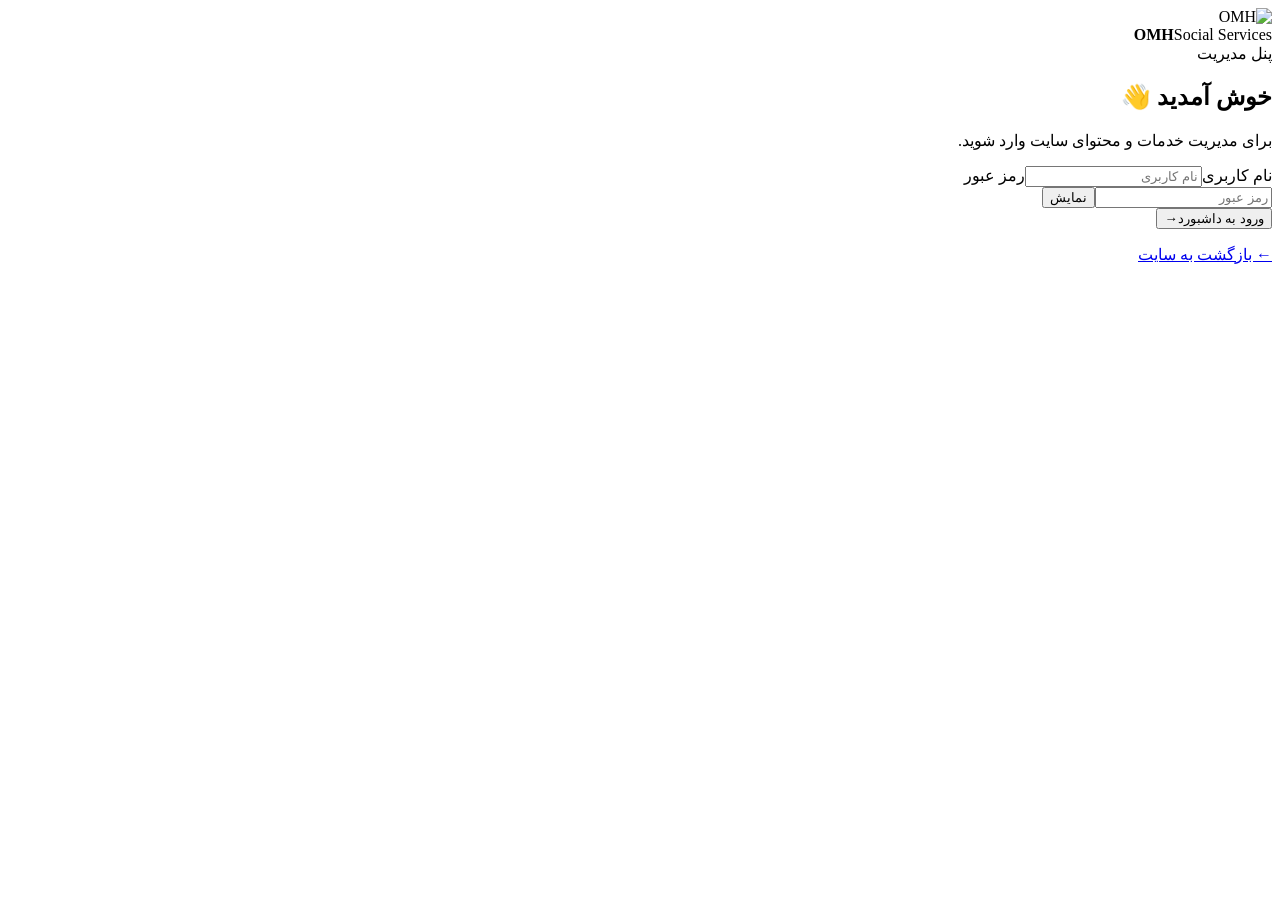
==== public/admin/index.html @ db6ba15a "Add files via upload" ====
<!doctype html><html lang="fa" dir="rtl"><head><meta charset="utf-8"><meta name="viewport" content="width=device-width,initial-scale=1"><meta name="theme-color" content="#0f172a"><title>ورود مدیریت | OMH</title><link rel="stylesheet" href="style.css"></head><body class="login-page"><main class="login-shell"><section class="login-card"><div class="login-brand"><img src="../images/omh-logo.png" alt="OMH"><div><b>OMH</b><span>Social Services</span></div></div><div class="login-heading"><span class="badge">پنل مدیریت</span><h1>خوش آمدید 👋</h1><p>برای مدیریت خدمات و محتوای سایت وارد شوید.</p></div><form id="loginForm"><label>نام کاربری<input id="username" autocomplete="username" required placeholder="نام کاربری"></label><label>رمز عبور<div class="password-wrap"><input id="password" type="password" autocomplete="current-password" required placeholder="رمز عبور"><button id="togglePassword" type="button" aria-label="نمایش رمز">نمایش</button></div></label><button class="primary-btn" type="submit"><span>ورود به داشبورد</span><i>→</i></button><p id="loginError" class="error" aria-live="polite"></p></form><a class="back-link" href="/">← بازگشت به سایت</a></section></main><script>const f=document.getElementById('loginForm'),err=document.getElementById('loginError'),pw=document.getElementById('password');document.getElementById('togglePassword').onclick=()=>{pw.type=pw.type==='password'?'text':'password'};f.onsubmit=async e=>{e.preventDefault();err.textContent='';const btn=f.querySelector('button[type=submit]');btn.disabled=true;try{const r=await fetch('/api/admin/login',{method:'POST',headers:{'Content-Type':'application/json'},credentials:'include',body:JSON.stringify({username:document.getElementById('username').value.trim(),password:pw.value})});const d=await r.json().catch(()=>({}));if(!r.ok)throw new Error(d.error||'ورود ناموفق بود.');location.href='/admin/dashboard';}catch(x){err.textContent=x.message;}finally{btn.disabled=false;}};</script></body></html>
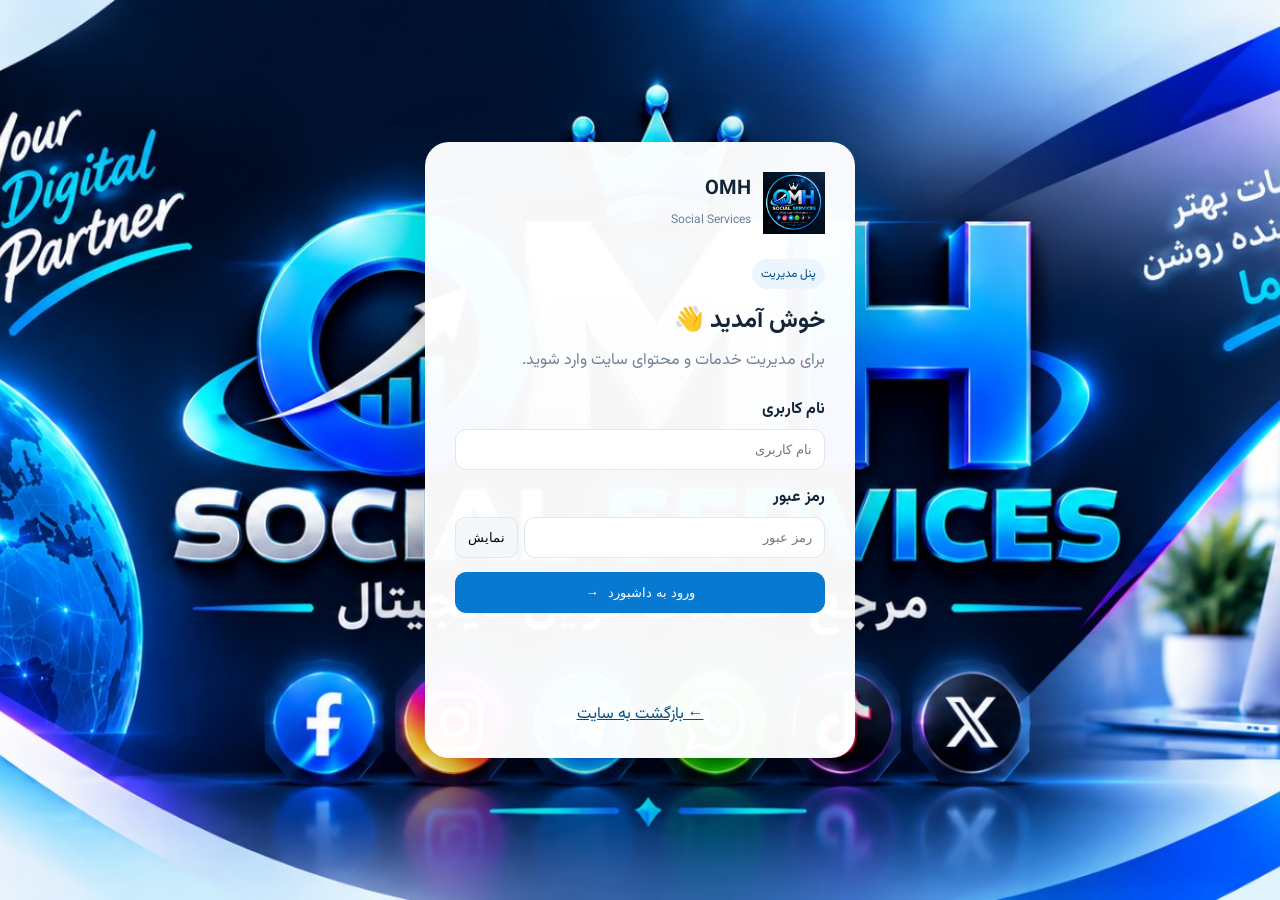
==== commit 48061907: "Add files via upload" ====
--- a/public/admin/index.html
+++ b/public/admin/index.html
@@ -1 +1 @@
-<!doctype html><html lang="fa" dir="rtl"><head><meta charset="utf-8"><meta name="viewport" content="width=device-width,initial-scale=1"><meta name="theme-color" content="#0f172a"><title>ورود مدیریت | OMH</title><link rel="stylesheet" href="style.css"></head><body class="login-page"><main class="login-shell"><section class="login-card"><div class="login-brand"><img src="../images/omh-logo.png" alt="OMH"><div><b>OMH</b><span>Social Services</span></div></div><div class="login-heading"><span class="badge">پنل مدیریت</span><h1>خوش آمدید 👋</h1><p>برای مدیریت خدمات و محتوای سایت وارد شوید.</p></div><form id="loginForm"><label>نام کاربری<input id="username" autocomplete="username" required placeholder="نام کاربری"></label><label>رمز عبور<div class="password-wrap"><input id="password" type="password" autocomplete="current-password" required placeholder="رمز عبور"><button id="togglePassword" type="button" aria-label="نمایش رمز">نمایش</button></div></label><button class="primary-btn" type="submit"><span>ورود به داشبورد</span><i>→</i></button><p id="loginError" class="error" aria-live="polite"></p></form><a class="back-link" href="/">← بازگشت به سایت</a></section></main><script>const f=document.getElementById('loginForm'),err=document.getElementById('loginError'),pw=document.getElementById('password');document.getElementById('togglePassword').onclick=()=>{pw.type=pw.type==='password'?'text':'password'};f.onsubmit=async e=>{e.preventDefault();err.textContent='';const btn=f.querySelector('button[type=submit]');btn.disabled=true;try{const r=await fetch('/api/admin/login',{method:'POST',headers:{'Content-Type':'application/json'},credentials:'include',body:JSON.stringify({username:document.getElementById('username').value.trim(),password:pw.value})});const d=await r.json().catch(()=>({}));if(!r.ok)throw new Error(d.error||'ورود ناموفق بود.');location.href='/admin/dashboard';}catch(x){err.textContent=x.message;}finally{btn.disabled=false;}};</script></body></html>
+<!doctype html><html lang="fa" dir="rtl"><head><meta charset="utf-8"><meta name="viewport" content="width=device-width,initial-scale=1"><meta name="theme-color" content="#0f172a"><title>ورود مدیریت | OMH</title><link rel="stylesheet" href="style.css"><link rel="preconnect" href="https://fonts.googleapis.com"><link href="https://fonts.googleapis.com/css2?family=Vazirmatn:wght@400;500;600;700;800&display=swap" rel="stylesheet"></head><body class="login-page"><main class="login-shell"><section class="login-card"><div class="login-brand"><img src="../images/omh-logo.png" alt="OMH"><div><b>OMH</b><span>Social Services</span></div></div><div class="login-heading"><span class="badge">پنل مدیریت</span><h1>خوش آمدید 👋</h1><p>برای مدیریت خدمات و محتوای سایت وارد شوید.</p></div><form id="loginForm"><label>نام کاربری<input id="username" autocomplete="username" required placeholder="نام کاربری"></label><label>رمز عبور<div class="password-wrap"><input id="password" type="password" autocomplete="current-password" required placeholder="رمز عبور"><button id="togglePassword" type="button" aria-label="نمایش رمز">نمایش</button></div></label><button class="primary-btn" type="submit"><span>ورود به داشبورد</span><i>→</i></button><p id="loginError" class="error" aria-live="polite"></p></form><a class="back-link" href="/">← بازگشت به سایت</a></section></main><script>const f=document.getElementById('loginForm'),err=document.getElementById('loginError'),pw=document.getElementById('password');document.getElementById('togglePassword').onclick=()=>{pw.type=pw.type==='password'?'text':'password'};f.onsubmit=async e=>{e.preventDefault();err.textContent='';const btn=f.querySelector('button[type=submit]');btn.disabled=true;try{const r=await fetch('/api/admin/login',{method:'POST',headers:{'Content-Type':'application/json'},credentials:'include',body:JSON.stringify({username:document.getElementById('username').value.trim(),password:pw.value})});const d=await r.json().catch(()=>({}));if(!r.ok)throw new Error(d.error||'ورود ناموفق بود.');location.href='/admin/dashboard';}catch(x){err.textContent=x.message;}finally{btn.disabled=false;}};</script></body></html>
--- a/public/admin/style.css
+++ b/public/admin/style.css
@@ -0,0 +1,2 @@
+:root{--bg:#f4f7fb;--surface:#fff;--text:#142538;--muted:#718197;--line:#dfe7ef;--brand:#0879d1;--brand2:#064d86;--danger:#d9534f;--shadow:0 12px 30px rgba(20,37,56,.08)}*{box-sizing:border-box}body{margin:0;background:var(--bg);color:var(--text);font-family:Vazirmatn,Tahoma,Arial,sans-serif;line-height:1.7}.container{width:min(calc(100% - 30px),1250px);margin:auto}.admin-header{position:sticky;top:0;z-index:20;background:rgba(255,255,255,.95);backdrop-filter:blur(14px);border-bottom:1px solid var(--line)}.header-inner{height:70px;display:flex;align-items:center;gap:15px}.admin-brand{display:flex;align-items:center;gap:10px;min-width:220px}.admin-brand img{width:46px;height:46px;object-fit:contain}.admin-brand b{display:block}.admin-brand small{display:block;color:var(--muted);font-size:11px}.header-actions{margin-right:auto;display:flex;gap:8px;align-items:center}.admin-name{font-weight:700}.round-btn,.logout-btn,.mobile-menu,.outline-btn,.primary-small,.primary-btn,.danger-outline{border:1px solid var(--line);background:#fff;border-radius:11px;padding:9px 13px}.primary-btn,.primary-small{background:var(--brand);border-color:var(--brand);color:#fff}.logout-btn{color:var(--danger)}.mobile-menu{display:none}.admin-main{padding:35px 0 70px}.page-heading{display:flex;justify-content:space-between;align-items:end;gap:20px;margin-bottom:24px}.eyebrow{color:var(--brand);font-size:13px;font-weight:800}.page-heading h1{margin:2px 0;font-size:32px}.page-heading p{margin:0;color:var(--muted)}.stats-grid{display:grid;grid-template-columns:repeat(7,1fr);gap:12px;margin-bottom:20px}.stats-grid article{background:var(--surface);border:1px solid var(--line);border-radius:16px;padding:16px;display:flex;gap:10px;align-items:center;box-shadow:var(--shadow)}.stats-grid article>span{width:40px;height:40px;border-radius:12px;background:#eaf5fd;color:var(--brand);display:grid;place-items:center}.stats-grid b{font-size:20px;display:block}.stats-grid small{color:var(--muted)}.admin-nav{display:flex;gap:7px;flex-wrap:wrap;background:#eaf0f5;border:1px solid var(--line);padding:7px;border-radius:15px;margin-bottom:18px}.admin-nav button{border:0;background:transparent;border-radius:10px;padding:10px 13px;color:#526477}.admin-nav button.active,.admin-nav button:hover{background:#fff;color:var(--brand2);box-shadow:0 4px 12px rgba(20,37,56,.06)}.admin-section{background:var(--surface);border:1px solid var(--line);border-radius:18px;box-shadow:var(--shadow);padding:22px}.section-head{display:flex;justify-content:space-between;align-items:center;gap:15px;margin-bottom:16px}.section-head h2{margin:0}.section-head p{margin:2px 0;color:var(--muted);font-size:13px}.toolbar{display:flex;gap:8px;flex-wrap:wrap;margin-bottom:14px}.toolbar input,.toolbar select,.settings-grid input,.settings-grid textarea,.settings-grid select{border:1px solid var(--line);background:#fff;border-radius:10px;padding:10px 11px;outline:none}.toolbar input{min-width:230px}.table-wrap{overflow:auto;border:1px solid var(--line);border-radius:13px}table{width:100%;border-collapse:collapse;min-width:720px}th,td{padding:12px;border-bottom:1px solid var(--line);text-align:right;vertical-align:middle}th{background:#f6f9fc;color:#5c6d7f;font-size:13px}td small{display:block;color:var(--muted)}.actions{white-space:nowrap}.actions button{border:0;background:#eef5fb;border-radius:8px;padding:6px 9px;margin-left:4px}.actions .delete{color:var(--danger)}.status{padding:4px 8px;border-radius:999px;font-size:12px}.status.on{background:#e6f7ef;color:#137a4d}.status.off{background:#fbeaea;color:#a33}.empty-cell{text-align:center;color:var(--muted);padding:30px}.settings-grid{display:grid;grid-template-columns:repeat(2,1fr);gap:14px}.settings-grid label{display:grid;gap:6px;font-weight:700}.settings-grid .wide{grid-column:1/-1}.settings-grid textarea{min-height:110px;resize:vertical}.language-panel,.upload-panel{padding:17px;border:1px solid var(--line);border-radius:14px;background:#f8fbfd}.language-panel h3{margin-top:0}.inner{margin-top:10px}.upload-row{display:flex;gap:14px;align-items:center;flex-wrap:wrap;margin-top:10px}.logo-preview{width:80px;height:80px;object-fit:contain;border:1px solid var(--line);border-radius:12px;background:#fff}.modal-backdrop{position:fixed;inset:0;background:rgba(5,20,35,.55);z-index:100;display:grid;place-items:center;padding:18px}.modal{width:min(850px,100%);max-height:92vh;overflow:auto;background:#fff;border-radius:20px;padding:20px;box-shadow:0 25px 70px rgba(0,0,0,.25)}.modal-title{display:flex;justify-content:space-between;align-items:center;margin-bottom:14px}.modal-title h3{margin:0}.modal-close{border:0;background:#f1f4f7;width:34px;height:34px;border-radius:9px}.modal form{display:grid;grid-template-columns:repeat(2,1fr);gap:12px}.modal label{display:grid;gap:6px;font-weight:700}.modal label.wide,.modal .wide{grid-column:1/-1}.modal input,.modal textarea,.modal select{width:100%;border:1px solid var(--line);border-radius:10px;padding:10px}.modal textarea{min-height:110px;resize:vertical}.modal-actions{grid-column:1/-1;display:flex;justify-content:flex-end;gap:8px;border-top:1px solid var(--line);padding-top:15px;margin-top:5px}.upload-field{display:flex;gap:12px;align-items:center;flex-wrap:wrap}.modal-preview{width:78px;height:78px;object-fit:contain;border:1px solid var(--line);border-radius:12px}.upload-help,.pdf-upload small{display:block;color:var(--muted);font-size:12px}.pdf-upload{padding:14px;background:#f7fafc;border:1px dashed #c9d7e4;border-radius:12px}.toast{position:fixed;left:20px;bottom:20px;background:#142538;color:#fff;padding:11px 15px;border-radius:11px;opacity:0;transform:translateY(10px);pointer-events:none;transition:.2s;z-index:200}.toast.show{opacity:1;transform:none}.toast.bad{background:#a83232}.section-error{background:#fff0f0;color:#9c2929;border:1px solid #f0c5c5;padding:12px;border-radius:10px;margin-bottom:15px}@media(max-width:1050px){.stats-grid{grid-template-columns:repeat(4,1fr)}}@media(max-width:800px){.mobile-menu{display:block}.admin-brand{min-width:0}.header-actions .admin-name{display:none}.admin-nav{display:none}.admin-nav.open{display:flex}.page-heading{align-items:start;flex-direction:column}.stats-grid{grid-template-columns:repeat(2,1fr)}.settings-grid,.modal form{grid-template-columns:1fr}.settings-grid .wide,.modal label.wide,.modal .wide{grid-column:auto}.admin-section{padding:15px}}@media(max-width:480px){.container{width:min(calc(100% - 20px),1250px)}.stats-grid{grid-template-columns:1fr 1fr}.stats-grid article{padding:12px}.admin-main{padding-top:20px}}
+.login-page{min-height:100vh;display:grid;place-items:center;padding:20px;background:#071d31 url('../images/omh-background.png') center/cover no-repeat}.login-shell{width:min(430px,100%)}.login-card{background:rgba(255,255,255,.97);border-radius:24px;padding:30px;box-shadow:0 25px 70px rgba(0,0,0,.28)}.login-brand{display:flex;align-items:center;gap:12px;margin-bottom:25px}.login-brand img{width:62px;height:62px;object-fit:contain}.login-brand b{display:block;font-size:20px}.login-brand span{color:var(--muted);font-size:12px}.login-heading .badge{display:inline-block;background:#eaf5fd;color:var(--brand2);padding:5px 9px;border-radius:999px;font-size:12px}.login-heading h1{margin:12px 0 5px}.login-heading p{margin:0 0 22px;color:var(--muted)}.login-card form{display:grid;gap:14px}.login-card label{display:grid;gap:6px;font-weight:700}.login-card input{border:1px solid var(--line);border-radius:11px;padding:12px;width:100%}.password-wrap{display:flex;gap:6px}.password-wrap button{border:1px solid var(--line);background:#f5f8fb;border-radius:10px;padding:0 12px}.login-card .primary-btn{display:flex;justify-content:center;align-items:center;gap:10px;padding:12px}.error{color:#a52e2e;min-height:24px}.back-link{display:block;text-align:center;color:var(--brand2);margin-top:18px}
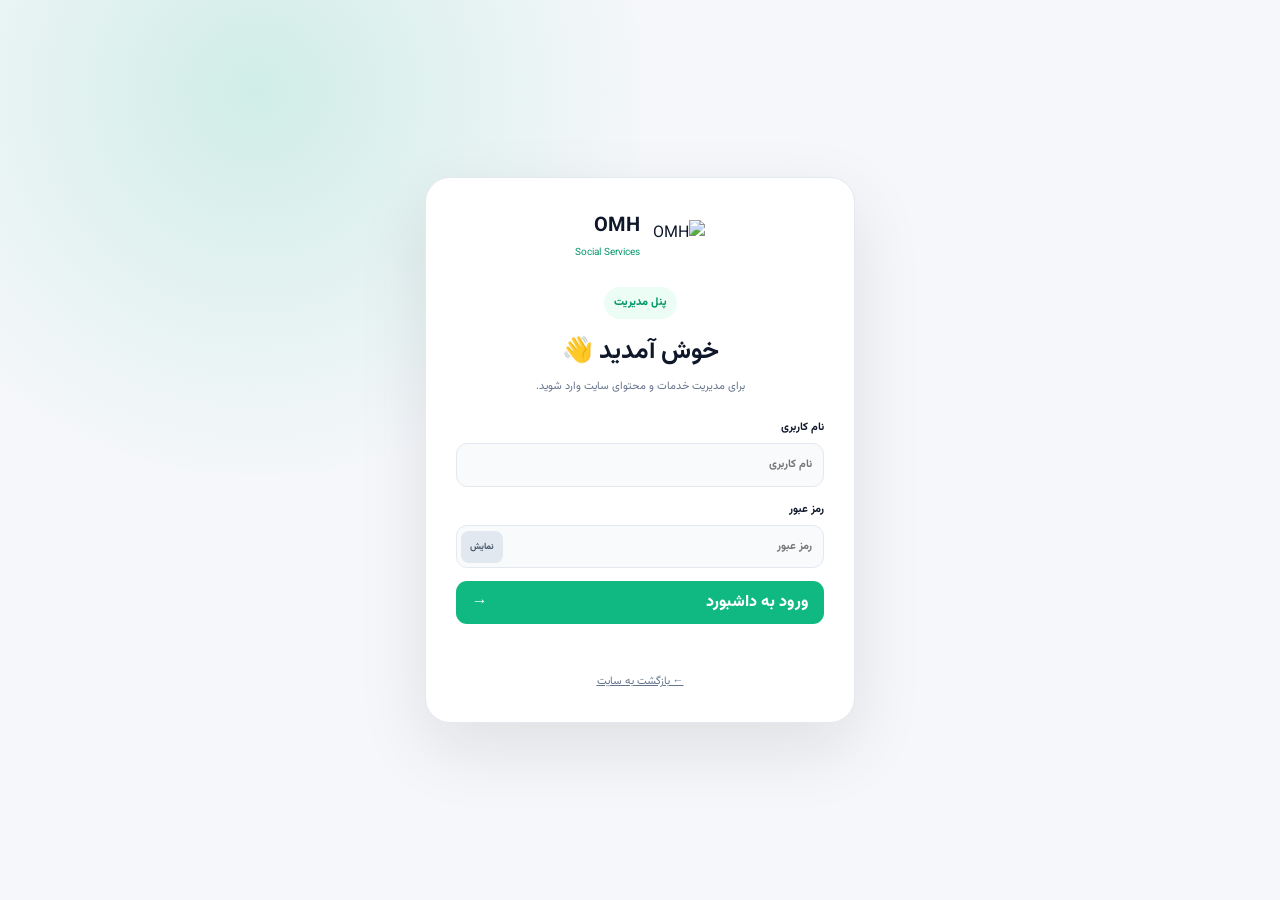
==== commit 60256554: "Add files via upload" ====
--- a/public/admin/index.html
+++ b/public/admin/index.html
@@ -1 +1 @@
-<!doctype html><html lang="fa" dir="rtl"><head><meta charset="utf-8"><meta name="viewport" content="width=device-width,initial-scale=1"><meta name="theme-color" content="#0f172a"><title>ورود مدیریت | OMH</title><link rel="stylesheet" href="style.css"><link rel="preconnect" href="https://fonts.googleapis.com"><link href="https://fonts.googleapis.com/css2?family=Vazirmatn:wght@400;500;600;700;800&display=swap" rel="stylesheet"></head><body class="login-page"><main class="login-shell"><section class="login-card"><div class="login-brand"><img src="../images/omh-logo.png" alt="OMH"><div><b>OMH</b><span>Social Services</span></div></div><div class="login-heading"><span class="badge">پنل مدیریت</span><h1>خوش آمدید 👋</h1><p>برای مدیریت خدمات و محتوای سایت وارد شوید.</p></div><form id="loginForm"><label>نام کاربری<input id="username" autocomplete="username" required placeholder="نام کاربری"></label><label>رمز عبور<div class="password-wrap"><input id="password" type="password" autocomplete="current-password" required placeholder="رمز عبور"><button id="togglePassword" type="button" aria-label="نمایش رمز">نمایش</button></div></label><button class="primary-btn" type="submit"><span>ورود به داشبورد</span><i>→</i></button><p id="loginError" class="error" aria-live="polite"></p></form><a class="back-link" href="/">← بازگشت به سایت</a></section></main><script>const f=document.getElementById('loginForm'),err=document.getElementById('loginError'),pw=document.getElementById('password');document.getElementById('togglePassword').onclick=()=>{pw.type=pw.type==='password'?'text':'password'};f.onsubmit=async e=>{e.preventDefault();err.textContent='';const btn=f.querySelector('button[type=submit]');btn.disabled=true;try{const r=await fetch('/api/admin/login',{method:'POST',headers:{'Content-Type':'application/json'},credentials:'include',body:JSON.stringify({username:document.getElementById('username').value.trim(),password:pw.value})});const d=await r.json().catch(()=>({}));if(!r.ok)throw new Error(d.error||'ورود ناموفق بود.');location.href='/admin/dashboard';}catch(x){err.textContent=x.message;}finally{btn.disabled=false;}};</script></body></html>
+<!doctype html><html lang="fa" dir="rtl"><head><meta charset="utf-8"><meta name="viewport" content="width=device-width,initial-scale=1"><meta name="theme-color" content="#0f172a"><title>ورود مدیریت | OMH</title><link rel="stylesheet" href="style.css"></head><body class="login-page"><main class="login-shell"><section class="login-card"><div class="login-brand"><img src="../images/omh-logo-circle.png" alt="OMH"><div><b>OMH</b><span>Social Services</span></div></div><div class="login-heading"><span class="badge">پنل مدیریت</span><h1>خوش آمدید 👋</h1><p>برای مدیریت خدمات و محتوای سایت وارد شوید.</p></div><form id="loginForm"><label>نام کاربری<input id="username" autocomplete="username" required placeholder="نام کاربری"></label><label>رمز عبور<div class="password-wrap"><input id="password" type="password" autocomplete="current-password" required placeholder="رمز عبور"><button id="togglePassword" type="button" aria-label="نمایش رمز">نمایش</button></div></label><button class="primary-btn" type="submit"><span>ورود به داشبورد</span><i>→</i></button><p id="loginError" class="error" aria-live="polite"></p></form><a class="back-link" href="/">← بازگشت به سایت</a></section></main><script>const f=document.getElementById('loginForm'),err=document.getElementById('loginError'),pw=document.getElementById('password');document.getElementById('togglePassword').onclick=()=>{pw.type=pw.type==='password'?'text':'password'};f.onsubmit=async e=>{e.preventDefault();err.textContent='';const btn=f.querySelector('button[type=submit]');btn.disabled=true;try{const r=await fetch('/api/admin/login',{method:'POST',headers:{'Content-Type':'application/json'},credentials:'include',body:JSON.stringify({username:document.getElementById('username').value.trim(),password:pw.value})});const d=await r.json().catch(()=>({}));if(!r.ok)throw new Error(d.error||'ورود ناموفق بود.');location.href='/admin/dashboard';}catch(x){err.textContent=x.message;}finally{btn.disabled=false;}};</script></body></html>
--- a/public/admin/style.css
+++ b/public/admin/style.css
@@ -1,2 +1,4 @@
-:root{--bg:#f4f7fb;--surface:#fff;--text:#142538;--muted:#718197;--line:#dfe7ef;--brand:#0879d1;--brand2:#064d86;--danger:#d9534f;--shadow:0 12px 30px rgba(20,37,56,.08)}*{box-sizing:border-box}body{margin:0;background:var(--bg);color:var(--text);font-family:Vazirmatn,Tahoma,Arial,sans-serif;line-height:1.7}.container{width:min(calc(100% - 30px),1250px);margin:auto}.admin-header{position:sticky;top:0;z-index:20;background:rgba(255,255,255,.95);backdrop-filter:blur(14px);border-bottom:1px solid var(--line)}.header-inner{height:70px;display:flex;align-items:center;gap:15px}.admin-brand{display:flex;align-items:center;gap:10px;min-width:220px}.admin-brand img{width:46px;height:46px;object-fit:contain}.admin-brand b{display:block}.admin-brand small{display:block;color:var(--muted);font-size:11px}.header-actions{margin-right:auto;display:flex;gap:8px;align-items:center}.admin-name{font-weight:700}.round-btn,.logout-btn,.mobile-menu,.outline-btn,.primary-small,.primary-btn,.danger-outline{border:1px solid var(--line);background:#fff;border-radius:11px;padding:9px 13px}.primary-btn,.primary-small{background:var(--brand);border-color:var(--brand);color:#fff}.logout-btn{color:var(--danger)}.mobile-menu{display:none}.admin-main{padding:35px 0 70px}.page-heading{display:flex;justify-content:space-between;align-items:end;gap:20px;margin-bottom:24px}.eyebrow{color:var(--brand);font-size:13px;font-weight:800}.page-heading h1{margin:2px 0;font-size:32px}.page-heading p{margin:0;color:var(--muted)}.stats-grid{display:grid;grid-template-columns:repeat(7,1fr);gap:12px;margin-bottom:20px}.stats-grid article{background:var(--surface);border:1px solid var(--line);border-radius:16px;padding:16px;display:flex;gap:10px;align-items:center;box-shadow:var(--shadow)}.stats-grid article>span{width:40px;height:40px;border-radius:12px;background:#eaf5fd;color:var(--brand);display:grid;place-items:center}.stats-grid b{font-size:20px;display:block}.stats-grid small{color:var(--muted)}.admin-nav{display:flex;gap:7px;flex-wrap:wrap;background:#eaf0f5;border:1px solid var(--line);padding:7px;border-radius:15px;margin-bottom:18px}.admin-nav button{border:0;background:transparent;border-radius:10px;padding:10px 13px;color:#526477}.admin-nav button.active,.admin-nav button:hover{background:#fff;color:var(--brand2);box-shadow:0 4px 12px rgba(20,37,56,.06)}.admin-section{background:var(--surface);border:1px solid var(--line);border-radius:18px;box-shadow:var(--shadow);padding:22px}.section-head{display:flex;justify-content:space-between;align-items:center;gap:15px;margin-bottom:16px}.section-head h2{margin:0}.section-head p{margin:2px 0;color:var(--muted);font-size:13px}.toolbar{display:flex;gap:8px;flex-wrap:wrap;margin-bottom:14px}.toolbar input,.toolbar select,.settings-grid input,.settings-grid textarea,.settings-grid select{border:1px solid var(--line);background:#fff;border-radius:10px;padding:10px 11px;outline:none}.toolbar input{min-width:230px}.table-wrap{overflow:auto;border:1px solid var(--line);border-radius:13px}table{width:100%;border-collapse:collapse;min-width:720px}th,td{padding:12px;border-bottom:1px solid var(--line);text-align:right;vertical-align:middle}th{background:#f6f9fc;color:#5c6d7f;font-size:13px}td small{display:block;color:var(--muted)}.actions{white-space:nowrap}.actions button{border:0;background:#eef5fb;border-radius:8px;padding:6px 9px;margin-left:4px}.actions .delete{color:var(--danger)}.status{padding:4px 8px;border-radius:999px;font-size:12px}.status.on{background:#e6f7ef;color:#137a4d}.status.off{background:#fbeaea;color:#a33}.empty-cell{text-align:center;color:var(--muted);padding:30px}.settings-grid{display:grid;grid-template-columns:repeat(2,1fr);gap:14px}.settings-grid label{display:grid;gap:6px;font-weight:700}.settings-grid .wide{grid-column:1/-1}.settings-grid textarea{min-height:110px;resize:vertical}.language-panel,.upload-panel{padding:17px;border:1px solid var(--line);border-radius:14px;background:#f8fbfd}.language-panel h3{margin-top:0}.inner{margin-top:10px}.upload-row{display:flex;gap:14px;align-items:center;flex-wrap:wrap;margin-top:10px}.logo-preview{width:80px;height:80px;object-fit:contain;border:1px solid var(--line);border-radius:12px;background:#fff}.modal-backdrop{position:fixed;inset:0;background:rgba(5,20,35,.55);z-index:100;display:grid;place-items:center;padding:18px}.modal{width:min(850px,100%);max-height:92vh;overflow:auto;background:#fff;border-radius:20px;padding:20px;box-shadow:0 25px 70px rgba(0,0,0,.25)}.modal-title{display:flex;justify-content:space-between;align-items:center;margin-bottom:14px}.modal-title h3{margin:0}.modal-close{border:0;background:#f1f4f7;width:34px;height:34px;border-radius:9px}.modal form{display:grid;grid-template-columns:repeat(2,1fr);gap:12px}.modal label{display:grid;gap:6px;font-weight:700}.modal label.wide,.modal .wide{grid-column:1/-1}.modal input,.modal textarea,.modal select{width:100%;border:1px solid var(--line);border-radius:10px;padding:10px}.modal textarea{min-height:110px;resize:vertical}.modal-actions{grid-column:1/-1;display:flex;justify-content:flex-end;gap:8px;border-top:1px solid var(--line);padding-top:15px;margin-top:5px}.upload-field{display:flex;gap:12px;align-items:center;flex-wrap:wrap}.modal-preview{width:78px;height:78px;object-fit:contain;border:1px solid var(--line);border-radius:12px}.upload-help,.pdf-upload small{display:block;color:var(--muted);font-size:12px}.pdf-upload{padding:14px;background:#f7fafc;border:1px dashed #c9d7e4;border-radius:12px}.toast{position:fixed;left:20px;bottom:20px;background:#142538;color:#fff;padding:11px 15px;border-radius:11px;opacity:0;transform:translateY(10px);pointer-events:none;transition:.2s;z-index:200}.toast.show{opacity:1;transform:none}.toast.bad{background:#a83232}.section-error{background:#fff0f0;color:#9c2929;border:1px solid #f0c5c5;padding:12px;border-radius:10px;margin-bottom:15px}@media(max-width:1050px){.stats-grid{grid-template-columns:repeat(4,1fr)}}@media(max-width:800px){.mobile-menu{display:block}.admin-brand{min-width:0}.header-actions .admin-name{display:none}.admin-nav{display:none}.admin-nav.open{display:flex}.page-heading{align-items:start;flex-direction:column}.stats-grid{grid-template-columns:repeat(2,1fr)}.settings-grid,.modal form{grid-template-columns:1fr}.settings-grid .wide,.modal label.wide,.modal .wide{grid-column:auto}.admin-section{padding:15px}}@media(max-width:480px){.container{width:min(calc(100% - 20px),1250px)}.stats-grid{grid-template-columns:1fr 1fr}.stats-grid article{padding:12px}.admin-main{padding-top:20px}}
-.login-page{min-height:100vh;display:grid;place-items:center;padding:20px;background:#071d31 url('../images/omh-background.png') center/cover no-repeat}.login-shell{width:min(430px,100%)}.login-card{background:rgba(255,255,255,.97);border-radius:24px;padding:30px;box-shadow:0 25px 70px rgba(0,0,0,.28)}.login-brand{display:flex;align-items:center;gap:12px;margin-bottom:25px}.login-brand img{width:62px;height:62px;object-fit:contain}.login-brand b{display:block;font-size:20px}.login-brand span{color:var(--muted);font-size:12px}.login-heading .badge{display:inline-block;background:#eaf5fd;color:var(--brand2);padding:5px 9px;border-radius:999px;font-size:12px}.login-heading h1{margin:12px 0 5px}.login-heading p{margin:0 0 22px;color:var(--muted)}.login-card form{display:grid;gap:14px}.login-card label{display:grid;gap:6px;font-weight:700}.login-card input{border:1px solid var(--line);border-radius:11px;padding:12px;width:100%}.password-wrap{display:flex;gap:6px}.password-wrap button{border:1px solid var(--line);background:#f5f8fb;border-radius:10px;padding:0 12px}.login-card .primary-btn{display:flex;justify-content:center;align-items:center;gap:10px;padding:12px}.error{color:#a52e2e;min-height:24px}.back-link{display:block;text-align:center;color:var(--brand2);margin-top:18px}
+@import url('https://fonts.googleapis.com/css2?family=Vazirmatn:wght@400;500;600;700;800&display=swap');
+:root{--primary:#10b981;--primary2:#059669;--ink:#0f172a;--muted:#64748b;--bg:#f5f7fa;--card:#fff;--line:#e4e9ef;--danger:#ef4444;--shadow:0 12px 35px rgba(15,23,42,.07);--radius:18px}
+*{box-sizing:border-box;margin:0;padding:0}body{font-family:'Vazirmatn',Tahoma,sans-serif;background:var(--bg);color:var(--ink);line-height:1.8}button,input,select,textarea{font:inherit}button{cursor:pointer}.container{width:min(1180px,calc(100% - 30px));margin:auto}.admin-header{position:sticky;top:0;z-index:50;background:rgba(255,255,255,.94);backdrop-filter:blur(15px);border-bottom:1px solid var(--line)}.header-inner{height:70px;display:flex;align-items:center;justify-content:space-between;gap:14px}.admin-brand{display:flex;align-items:center;gap:10px}.admin-brand img{width:44px;height:44px}.admin-brand b,.admin-brand small{display:block;line-height:1.2}.admin-brand b{font-size:16px}.admin-brand small{font-size:10px;color:var(--muted)}.header-actions{display:flex;align-items:center;gap:9px}.admin-name{font-size:13px;font-weight:700;color:var(--muted)}.round-btn,.logout-btn,.mobile-menu{border:1px solid var(--line);background:var(--card);color:var(--ink);border-radius:12px;height:40px;padding:0 12px}.round-btn{width:40px;padding:0}.round-btn i{color:var(--primary2)}.logout-btn{color:var(--danger);font-weight:700}.mobile-menu{display:none}.admin-main{padding:36px 0 70px}.page-heading{display:flex;align-items:end;justify-content:space-between;gap:20px;margin-bottom:25px}.eyebrow,.badge{display:inline-block;background:#ecfdf5;color:var(--primary2);padding:6px 10px;border-radius:999px;font-size:11px;font-weight:800}.page-heading h1{font-size:34px;line-height:1.2;margin:8px 0}.page-heading p{color:var(--muted);font-size:13px}.outline-btn,.primary-btn,.primary-small,.edit,.delete,.approve{border-radius:11px;border:1px solid var(--line);padding:9px 13px;background:var(--card);font-weight:700}.primary-btn,.primary-small,.approve{background:var(--primary);border-color:var(--primary);color:#fff}.primary-btn:hover,.primary-small:hover,.approve:hover{background:var(--primary2)}.outline-btn:hover,.edit:hover{border-color:#b7c3d1}.stats-grid{display:grid;grid-template-columns:repeat(6,1fr);gap:12px;margin-bottom:25px}.stats-grid article{background:var(--card);border:1px solid var(--line);border-radius:17px;padding:16px;display:flex;align-items:center;gap:12px;box-shadow:var(--shadow)}.stats-grid article>span{font-size:25px}.stats-grid b,.stats-grid small{display:block}.stats-grid b{font-size:23px;line-height:1.2}.stats-grid small{font-size:10px;color:var(--muted);margin-top:3px}.admin-nav{display:flex;gap:7px;flex-wrap:wrap;background:var(--card);border:1px solid var(--line);padding:8px;border-radius:16px;margin-bottom:18px;box-shadow:var(--shadow)}.admin-nav button{border:0;background:transparent;color:var(--muted);border-radius:11px;padding:10px 13px;font-weight:700;font-size:12px}.admin-nav button i{margin-left:5px}.admin-nav button.active,.admin-nav button:hover{background:#ecfdf5;color:var(--primary2)}.admin-section{background:var(--card);border:1px solid var(--line);border-radius:20px;padding:22px;box-shadow:var(--shadow);margin-bottom:20px}.admin-section[hidden]{display:none!important}.section-head{display:flex;justify-content:space-between;align-items:center;gap:15px;margin-bottom:16px}.section-head h2{font-size:20px}.section-head p{font-size:11px;color:var(--muted)}.toolbar{display:flex;gap:10px;margin-bottom:14px}.toolbar input,.toolbar select,.settings-grid input,.settings-grid textarea{border:1px solid var(--line);background:var(--bg);border-radius:11px;padding:10px 12px;outline:none;color:var(--ink);min-width:0}.toolbar input{flex:1}.toolbar input:focus,.toolbar select:focus,.settings-grid input:focus,.settings-grid textarea:focus{border-color:var(--primary);box-shadow:0 0 0 3px rgba(16,185,129,.1)}#categoryCount{font-size:11px;color:var(--muted);align-self:center}.table-wrap{overflow:auto;border:1px solid var(--line);border-radius:14px}table{width:100%;border-collapse:collapse;min-width:720px}th,td{text-align:right;padding:12px;border-bottom:1px solid var(--line);font-size:12px;vertical-align:middle}th{font-size:10px;color:var(--muted);background:var(--bg);white-space:nowrap}tbody tr:last-child td{border-bottom:0}tbody tr:hover{background:rgba(16,185,129,.025)}td small{display:block;color:var(--muted);font-size:9px;margin-top:2px}.thumb{width:48px;height:40px;border-radius:9px;object-fit:cover;background:var(--bg)}.actions{white-space:nowrap}.actions button{margin-left:5px;font-size:10px;padding:6px 9px}.edit{color:#2563eb}.delete{color:var(--danger)}.approve{padding:6px 9px;font-size:10px}.status{display:inline-flex;padding:4px 8px;border-radius:999px;font-size:9px;font-weight:800}.status.on{background:#dcfce7;color:#15803d}.status.off{background:#fee2e2;color:#b91c1c}.stars{color:#f59e0b;letter-spacing:1px}.long{max-width:430px;white-space:normal;word-break:break-word}.empty-cell{text-align:center;color:var(--muted);padding:28px}.settings-grid{display:grid;grid-template-columns:1fr 1fr;gap:14px}.settings-grid label{display:flex;flex-direction:column;gap:5px;font-size:11px;font-weight:700}.settings-grid .wide{grid-column:1/-1}.settings-grid textarea{min-height:110px;resize:vertical}.upload-panel{border:1px dashed #cbd5e1;border-radius:15px;padding:16px;background:var(--bg)}.upload-panel small{display:block;color:var(--muted);font-size:9px;font-weight:400}.upload-row{display:flex;align-items:center;gap:12px;margin-top:12px;flex-wrap:wrap}.logo-preview{width:90px;height:60px;object-fit:contain;background:#fff;border-radius:10px;border:1px solid var(--line)}.upload-row input[type=file]{max-width:260px}.danger-outline{border:1px solid #fecaca;background:#fff;color:#dc2626;border-radius:10px;padding:8px 10px;font-size:10px;font-weight:700}.modal-backdrop{position:fixed;inset:0;background:rgba(2,6,23,.62);display:grid;place-items:center;padding:15px;z-index:200}.modal{width:min(720px,100%);max-height:92vh;overflow:auto;background:var(--card);border-radius:20px;padding:20px;box-shadow:0 30px 90px rgba(0,0,0,.25)}.modal-title{display:flex;align-items:center;justify-content:space-between;margin-bottom:15px}.modal-title h3{font-size:18px}.modal-close{border:0;background:var(--bg);border-radius:10px;width:34px;height:34px;font-size:22px}.modal form{display:grid;grid-template-columns:1fr 1fr;gap:12px}.modal label,.field-title{font-size:11px;font-weight:700;display:flex;flex-direction:column;gap:5px}.modal label.wide,.modal .wide{grid-column:1/-1}.modal input,.modal select,.modal textarea{width:100%;border:1px solid var(--line);background:var(--bg);border-radius:10px;padding:9px 11px;outline:0;color:var(--ink)}.modal textarea{min-height:100px;resize:vertical}.modal .check{display:flex;flex-direction:row;align-items:center;gap:7px}.modal .check input{width:auto}.upload-field{display:flex;align-items:center;gap:10px;margin-top:6px;padding:10px;border:1px dashed var(--line);border-radius:12px}.modal-preview{width:70px;height:55px;object-fit:cover;border-radius:8px;background:var(--bg)}.modal-actions{grid-column:1/-1;display:flex;justify-content:flex-end;gap:8px;margin-top:7px;padding-top:14px;border-top:1px solid var(--line)}.toast{position:fixed;bottom:22px;left:50%;transform:translate(-50%,20px);opacity:0;pointer-events:none;background:#0f172a;color:#fff;padding:10px 16px;border-radius:12px;font-size:12px;z-index:300;transition:.2s}.toast.show{opacity:1;transform:translate(-50%,0)}.toast.bad{background:#b91c1c}.section-error{padding:10px 14px;background:#fff7ed;color:#c2410c;border:1px solid #fed7aa;border-radius:12px;margin-bottom:15px;font-size:11px}.login-page{min-height:100vh;background:radial-gradient(circle at 20% 10%,rgba(16,185,129,.16),transparent 30%),#f5f7fa;display:grid;place-items:center;padding:20px}.login-shell{width:min(430px,100%)}.login-card{background:#fff;border:1px solid var(--line);border-radius:25px;padding:30px;box-shadow:0 25px 70px rgba(15,23,42,.1)}.login-brand{display:flex;justify-content:center;align-items:center;gap:10px;margin-bottom:25px}.login-brand img{width:55px}.login-brand b,.login-brand span{display:block}.login-brand b{font-size:20px}.login-brand span{font-size:10px;color:var(--primary2)}.login-heading{text-align:center;margin-bottom:22px}.login-heading h1{font-size:25px;margin:10px 0 3px}.login-heading p{font-size:11px;color:var(--muted)}.login-card label{display:block;font-size:11px;font-weight:700;margin-bottom:13px}.login-card input{width:100%;border:1px solid var(--line);background:#f8fafc;border-radius:11px;padding:11px;margin-top:5px;outline:0}.password-wrap{position:relative}.password-wrap input{padding-left:65px}.password-wrap button{position:absolute;left:5px;bottom:5px;height:32px;border:0;border-radius:8px;background:#e2e8f0;color:#475569;font-size:9px;padding:0 9px}.primary-btn{min-height:43px;border:0;border-radius:11px;padding:0 15px;font-weight:800}.login-card .primary-btn{width:100%;display:flex;justify-content:space-between;align-items:center}.error{color:#dc2626;font-size:11px;text-align:center;margin-top:10px;min-height:20px}.back-link{display:block;text-align:center;color:var(--muted);font-size:11px;margin-top:18px}.dark-admin{--ink:#f1f5f9;--muted:#94a3b8;--bg:#0b1220;--card:#111b2d;--line:#26344a}.dark-admin .admin-header{background:rgba(11,18,32,.94)}.dark-admin .login-card{background:var(--card)}.dark-admin .login-page{background:#0b1220}.dark-admin .login-card input{background:#0b1220}.dark-admin .modal-preview,.dark-admin .logo-preview{background:#fff}
+@media(max-width:1000px){.stats-grid{grid-template-columns:repeat(3,1fr)}}@media(max-width:700px){.container{width:calc(100% - 20px)}.admin-main{padding-top:22px}.mobile-menu{display:block}.header-inner{height:64px}.admin-brand img{width:39px}.admin-name{display:none}.logout-btn{font-size:10px;padding:0 9px}.page-heading{align-items:start}.page-heading h1{font-size:27px}.stats-grid{grid-template-columns:1fr 1fr;gap:9px}.stats-grid article{padding:12px}.stats-grid b{font-size:19px}.stats-grid small{font-size:9px}.admin-nav{display:none}.admin-nav.open{display:flex;position:absolute;right:10px;left:10px;top:72px;z-index:60;box-shadow:0 20px 50px rgba(15,23,42,.15)}.admin-nav button{width:calc(50% - 4px);text-align:right}.admin-section{padding:15px}.section-head{align-items:start}.section-head h2{font-size:17px}.toolbar{flex-wrap:wrap}.toolbar input,.toolbar select{width:100%;flex:auto}.settings-grid,.modal form{grid-template-columns:1fr}.settings-grid .wide,.modal label.wide,.modal .wide,.modal-actions{grid-column:auto}.modal-actions{justify-content:stretch}.modal-actions button{flex:1}.long{max-width:250px}}
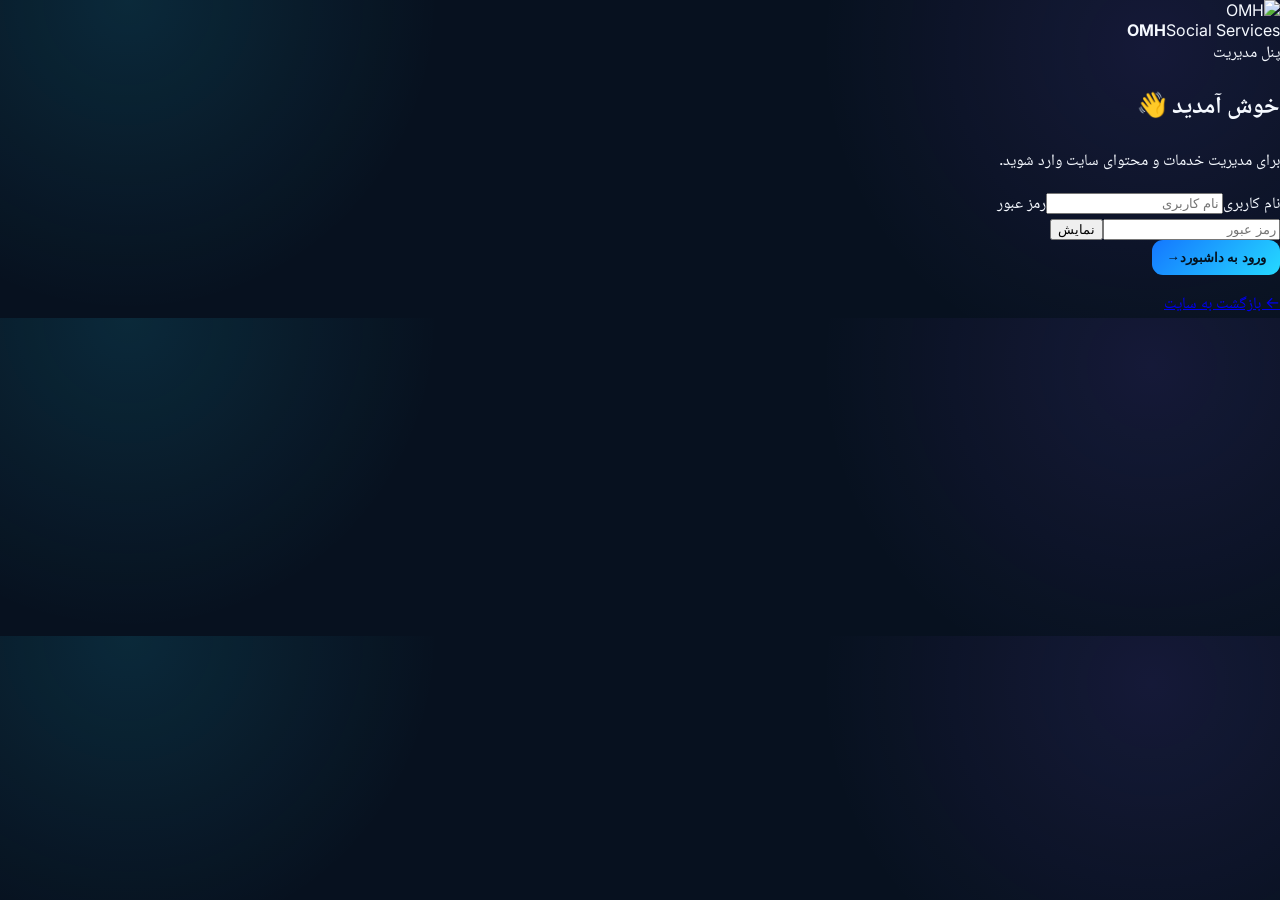
==== commit 35c7b89f: "Add files via upload" ====
--- a/public/admin/index.html
+++ b/public/admin/index.html
@@ -1 +1 @@
-<!doctype html><html lang="fa" dir="rtl"><head><meta charset="utf-8"><meta name="viewport" content="width=device-width,initial-scale=1"><meta name="theme-color" content="#0f172a"><title>ورود مدیریت | OMH</title><link rel="stylesheet" href="style.css"></head><body class="login-page"><main class="login-shell"><section class="login-card"><div class="login-brand"><img src="../images/omh-logo-circle.png" alt="OMH"><div><b>OMH</b><span>Social Services</span></div></div><div class="login-heading"><span class="badge">پنل مدیریت</span><h1>خوش آمدید 👋</h1><p>برای مدیریت خدمات و محتوای سایت وارد شوید.</p></div><form id="loginForm"><label>نام کاربری<input id="username" autocomplete="username" required placeholder="نام کاربری"></label><label>رمز عبور<div class="password-wrap"><input id="password" type="password" autocomplete="current-password" required placeholder="رمز عبور"><button id="togglePassword" type="button" aria-label="نمایش رمز">نمایش</button></div></label><button class="primary-btn" type="submit"><span>ورود به داشبورد</span><i>→</i></button><p id="loginError" class="error" aria-live="polite"></p></form><a class="back-link" href="/">← بازگشت به سایت</a></section></main><script>const f=document.getElementById('loginForm'),err=document.getElementById('loginError'),pw=document.getElementById('password');document.getElementById('togglePassword').onclick=()=>{pw.type=pw.type==='password'?'text':'password'};f.onsubmit=async e=>{e.preventDefault();err.textContent='';const btn=f.querySelector('button[type=submit]');btn.disabled=true;try{const r=await fetch('/api/admin/login',{method:'POST',headers:{'Content-Type':'application/json'},credentials:'include',body:JSON.stringify({username:document.getElementById('username').value.trim(),password:pw.value})});const d=await r.json().catch(()=>({}));if(!r.ok)throw new Error(d.error||'ورود ناموفق بود.');location.href='/admin/dashboard';}catch(x){err.textContent=x.message;}finally{btn.disabled=false;}};</script></body></html>
+<!doctype html><html lang="fa" dir="rtl"><head><meta charset="utf-8"><meta name="viewport" content="width=device-width,initial-scale=1"><meta name="theme-color" content="#0f172a"><title>ورود مدیریت | OMH</title><link rel="stylesheet" href="style.css"></head><body class="login-page"><main class="login-shell"><section class="login-card"><div class="login-brand"><img src="../images/omh-logo.svg" alt="OMH"><div><b>OMH</b><span>Social Services</span></div></div><div class="login-heading"><span class="badge">پنل مدیریت</span><h1>خوش آمدید 👋</h1><p>برای مدیریت خدمات و محتوای سایت وارد شوید.</p></div><form id="loginForm"><label>نام کاربری<input id="username" autocomplete="username" required placeholder="نام کاربری"></label><label>رمز عبور<div class="password-wrap"><input id="password" type="password" autocomplete="current-password" required placeholder="رمز عبور"><button id="togglePassword" type="button" aria-label="نمایش رمز">نمایش</button></div></label><button class="primary-btn" type="submit"><span>ورود به داشبورد</span><i>→</i></button><p id="loginError" class="error" aria-live="polite"></p></form><a class="back-link" href="/">← بازگشت به سایت</a></section></main><script>const f=document.getElementById('loginForm'),err=document.getElementById('loginError'),pw=document.getElementById('password');document.getElementById('togglePassword').onclick=()=>{pw.type=pw.type==='password'?'text':'password'};f.onsubmit=async e=>{e.preventDefault();err.textContent='';const btn=f.querySelector('button[type=submit]');btn.disabled=true;try{const r=await fetch('/api/admin/login',{method:'POST',headers:{'Content-Type':'application/json'},credentials:'include',body:JSON.stringify({username:document.getElementById('username').value.trim(),password:pw.value})});const d=await r.json().catch(()=>({}));if(!r.ok)throw new Error(d.error||'ورود ناموفق بود.');location.href='/admin/dashboard';}catch(x){err.textContent=x.message;}finally{btn.disabled=false;}};</script></body></html>
--- a/public/admin/style.css
+++ b/public/admin/style.css
@@ -1,4 +1,4 @@
-@import url('https://fonts.googleapis.com/css2?family=Vazirmatn:wght@400;500;600;700;800&display=swap');
-:root{--primary:#10b981;--primary2:#059669;--ink:#0f172a;--muted:#64748b;--bg:#f5f7fa;--card:#fff;--line:#e4e9ef;--danger:#ef4444;--shadow:0 12px 35px rgba(15,23,42,.07);--radius:18px}
-*{box-sizing:border-box;margin:0;padding:0}body{font-family:'Vazirmatn',Tahoma,sans-serif;background:var(--bg);color:var(--ink);line-height:1.8}button,input,select,textarea{font:inherit}button{cursor:pointer}.container{width:min(1180px,calc(100% - 30px));margin:auto}.admin-header{position:sticky;top:0;z-index:50;background:rgba(255,255,255,.94);backdrop-filter:blur(15px);border-bottom:1px solid var(--line)}.header-inner{height:70px;display:flex;align-items:center;justify-content:space-between;gap:14px}.admin-brand{display:flex;align-items:center;gap:10px}.admin-brand img{width:44px;height:44px}.admin-brand b,.admin-brand small{display:block;line-height:1.2}.admin-brand b{font-size:16px}.admin-brand small{font-size:10px;color:var(--muted)}.header-actions{display:flex;align-items:center;gap:9px}.admin-name{font-size:13px;font-weight:700;color:var(--muted)}.round-btn,.logout-btn,.mobile-menu{border:1px solid var(--line);background:var(--card);color:var(--ink);border-radius:12px;height:40px;padding:0 12px}.round-btn{width:40px;padding:0}.round-btn i{color:var(--primary2)}.logout-btn{color:var(--danger);font-weight:700}.mobile-menu{display:none}.admin-main{padding:36px 0 70px}.page-heading{display:flex;align-items:end;justify-content:space-between;gap:20px;margin-bottom:25px}.eyebrow,.badge{display:inline-block;background:#ecfdf5;color:var(--primary2);padding:6px 10px;border-radius:999px;font-size:11px;font-weight:800}.page-heading h1{font-size:34px;line-height:1.2;margin:8px 0}.page-heading p{color:var(--muted);font-size:13px}.outline-btn,.primary-btn,.primary-small,.edit,.delete,.approve{border-radius:11px;border:1px solid var(--line);padding:9px 13px;background:var(--card);font-weight:700}.primary-btn,.primary-small,.approve{background:var(--primary);border-color:var(--primary);color:#fff}.primary-btn:hover,.primary-small:hover,.approve:hover{background:var(--primary2)}.outline-btn:hover,.edit:hover{border-color:#b7c3d1}.stats-grid{display:grid;grid-template-columns:repeat(6,1fr);gap:12px;margin-bottom:25px}.stats-grid article{background:var(--card);border:1px solid var(--line);border-radius:17px;padding:16px;display:flex;align-items:center;gap:12px;box-shadow:var(--shadow)}.stats-grid article>span{font-size:25px}.stats-grid b,.stats-grid small{display:block}.stats-grid b{font-size:23px;line-height:1.2}.stats-grid small{font-size:10px;color:var(--muted);margin-top:3px}.admin-nav{display:flex;gap:7px;flex-wrap:wrap;background:var(--card);border:1px solid var(--line);padding:8px;border-radius:16px;margin-bottom:18px;box-shadow:var(--shadow)}.admin-nav button{border:0;background:transparent;color:var(--muted);border-radius:11px;padding:10px 13px;font-weight:700;font-size:12px}.admin-nav button i{margin-left:5px}.admin-nav button.active,.admin-nav button:hover{background:#ecfdf5;color:var(--primary2)}.admin-section{background:var(--card);border:1px solid var(--line);border-radius:20px;padding:22px;box-shadow:var(--shadow);margin-bottom:20px}.admin-section[hidden]{display:none!important}.section-head{display:flex;justify-content:space-between;align-items:center;gap:15px;margin-bottom:16px}.section-head h2{font-size:20px}.section-head p{font-size:11px;color:var(--muted)}.toolbar{display:flex;gap:10px;margin-bottom:14px}.toolbar input,.toolbar select,.settings-grid input,.settings-grid textarea{border:1px solid var(--line);background:var(--bg);border-radius:11px;padding:10px 12px;outline:none;color:var(--ink);min-width:0}.toolbar input{flex:1}.toolbar input:focus,.toolbar select:focus,.settings-grid input:focus,.settings-grid textarea:focus{border-color:var(--primary);box-shadow:0 0 0 3px rgba(16,185,129,.1)}#categoryCount{font-size:11px;color:var(--muted);align-self:center}.table-wrap{overflow:auto;border:1px solid var(--line);border-radius:14px}table{width:100%;border-collapse:collapse;min-width:720px}th,td{text-align:right;padding:12px;border-bottom:1px solid var(--line);font-size:12px;vertical-align:middle}th{font-size:10px;color:var(--muted);background:var(--bg);white-space:nowrap}tbody tr:last-child td{border-bottom:0}tbody tr:hover{background:rgba(16,185,129,.025)}td small{display:block;color:var(--muted);font-size:9px;margin-top:2px}.thumb{width:48px;height:40px;border-radius:9px;object-fit:cover;background:var(--bg)}.actions{white-space:nowrap}.actions button{margin-left:5px;font-size:10px;padding:6px 9px}.edit{color:#2563eb}.delete{color:var(--danger)}.approve{padding:6px 9px;font-size:10px}.status{display:inline-flex;padding:4px 8px;border-radius:999px;font-size:9px;font-weight:800}.status.on{background:#dcfce7;color:#15803d}.status.off{background:#fee2e2;color:#b91c1c}.stars{color:#f59e0b;letter-spacing:1px}.long{max-width:430px;white-space:normal;word-break:break-word}.empty-cell{text-align:center;color:var(--muted);padding:28px}.settings-grid{display:grid;grid-template-columns:1fr 1fr;gap:14px}.settings-grid label{display:flex;flex-direction:column;gap:5px;font-size:11px;font-weight:700}.settings-grid .wide{grid-column:1/-1}.settings-grid textarea{min-height:110px;resize:vertical}.upload-panel{border:1px dashed #cbd5e1;border-radius:15px;padding:16px;background:var(--bg)}.upload-panel small{display:block;color:var(--muted);font-size:9px;font-weight:400}.upload-row{display:flex;align-items:center;gap:12px;margin-top:12px;flex-wrap:wrap}.logo-preview{width:90px;height:60px;object-fit:contain;background:#fff;border-radius:10px;border:1px solid var(--line)}.upload-row input[type=file]{max-width:260px}.danger-outline{border:1px solid #fecaca;background:#fff;color:#dc2626;border-radius:10px;padding:8px 10px;font-size:10px;font-weight:700}.modal-backdrop{position:fixed;inset:0;background:rgba(2,6,23,.62);display:grid;place-items:center;padding:15px;z-index:200}.modal{width:min(720px,100%);max-height:92vh;overflow:auto;background:var(--card);border-radius:20px;padding:20px;box-shadow:0 30px 90px rgba(0,0,0,.25)}.modal-title{display:flex;align-items:center;justify-content:space-between;margin-bottom:15px}.modal-title h3{font-size:18px}.modal-close{border:0;background:var(--bg);border-radius:10px;width:34px;height:34px;font-size:22px}.modal form{display:grid;grid-template-columns:1fr 1fr;gap:12px}.modal label,.field-title{font-size:11px;font-weight:700;display:flex;flex-direction:column;gap:5px}.modal label.wide,.modal .wide{grid-column:1/-1}.modal input,.modal select,.modal textarea{width:100%;border:1px solid var(--line);background:var(--bg);border-radius:10px;padding:9px 11px;outline:0;color:var(--ink)}.modal textarea{min-height:100px;resize:vertical}.modal .check{display:flex;flex-direction:row;align-items:center;gap:7px}.modal .check input{width:auto}.upload-field{display:flex;align-items:center;gap:10px;margin-top:6px;padding:10px;border:1px dashed var(--line);border-radius:12px}.modal-preview{width:70px;height:55px;object-fit:cover;border-radius:8px;background:var(--bg)}.modal-actions{grid-column:1/-1;display:flex;justify-content:flex-end;gap:8px;margin-top:7px;padding-top:14px;border-top:1px solid var(--line)}.toast{position:fixed;bottom:22px;left:50%;transform:translate(-50%,20px);opacity:0;pointer-events:none;background:#0f172a;color:#fff;padding:10px 16px;border-radius:12px;font-size:12px;z-index:300;transition:.2s}.toast.show{opacity:1;transform:translate(-50%,0)}.toast.bad{background:#b91c1c}.section-error{padding:10px 14px;background:#fff7ed;color:#c2410c;border:1px solid #fed7aa;border-radius:12px;margin-bottom:15px;font-size:11px}.login-page{min-height:100vh;background:radial-gradient(circle at 20% 10%,rgba(16,185,129,.16),transparent 30%),#f5f7fa;display:grid;place-items:center;padding:20px}.login-shell{width:min(430px,100%)}.login-card{background:#fff;border:1px solid var(--line);border-radius:25px;padding:30px;box-shadow:0 25px 70px rgba(15,23,42,.1)}.login-brand{display:flex;justify-content:center;align-items:center;gap:10px;margin-bottom:25px}.login-brand img{width:55px}.login-brand b,.login-brand span{display:block}.login-brand b{font-size:20px}.login-brand span{font-size:10px;color:var(--primary2)}.login-heading{text-align:center;margin-bottom:22px}.login-heading h1{font-size:25px;margin:10px 0 3px}.login-heading p{font-size:11px;color:var(--muted)}.login-card label{display:block;font-size:11px;font-weight:700;margin-bottom:13px}.login-card input{width:100%;border:1px solid var(--line);background:#f8fafc;border-radius:11px;padding:11px;margin-top:5px;outline:0}.password-wrap{position:relative}.password-wrap input{padding-left:65px}.password-wrap button{position:absolute;left:5px;bottom:5px;height:32px;border:0;border-radius:8px;background:#e2e8f0;color:#475569;font-size:9px;padding:0 9px}.primary-btn{min-height:43px;border:0;border-radius:11px;padding:0 15px;font-weight:800}.login-card .primary-btn{width:100%;display:flex;justify-content:space-between;align-items:center}.error{color:#dc2626;font-size:11px;text-align:center;margin-top:10px;min-height:20px}.back-link{display:block;text-align:center;color:var(--muted);font-size:11px;margin-top:18px}.dark-admin{--ink:#f1f5f9;--muted:#94a3b8;--bg:#0b1220;--card:#111b2d;--line:#26344a}.dark-admin .admin-header{background:rgba(11,18,32,.94)}.dark-admin .login-card{background:var(--card)}.dark-admin .login-page{background:#0b1220}.dark-admin .login-card input{background:#0b1220}.dark-admin .modal-preview,.dark-admin .logo-preview{background:#fff}
-@media(max-width:1000px){.stats-grid{grid-template-columns:repeat(3,1fr)}}@media(max-width:700px){.container{width:calc(100% - 20px)}.admin-main{padding-top:22px}.mobile-menu{display:block}.header-inner{height:64px}.admin-brand img{width:39px}.admin-name{display:none}.logout-btn{font-size:10px;padding:0 9px}.page-heading{align-items:start}.page-heading h1{font-size:27px}.stats-grid{grid-template-columns:1fr 1fr;gap:9px}.stats-grid article{padding:12px}.stats-grid b{font-size:19px}.stats-grid small{font-size:9px}.admin-nav{display:none}.admin-nav.open{display:flex;position:absolute;right:10px;left:10px;top:72px;z-index:60;box-shadow:0 20px 50px rgba(15,23,42,.15)}.admin-nav button{width:calc(50% - 4px);text-align:right}.admin-section{padding:15px}.section-head{align-items:start}.section-head h2{font-size:17px}.toolbar{flex-wrap:wrap}.toolbar input,.toolbar select{width:100%;flex:auto}.settings-grid,.modal form{grid-template-columns:1fr}.settings-grid .wide,.modal label.wide,.modal .wide,.modal-actions{grid-column:auto}.modal-actions{justify-content:stretch}.modal-actions button{flex:1}.long{max-width:250px}}
+@import url('https://fonts.googleapis.com/css2?family=Inter:wght@400;500;600;700;800&family=Noto+Naskh+Arabic:wght@400;500;600;700&display=swap');
+:root{--bg:#07111f;--surface:#0d1c31;--surface2:#122640;--text:#f5f9ff;--muted:#94a9c2;--line:rgba(157,192,230,.15);--cyan:#25d9ff;--blue:#1477ff;--red:#ff6682;--green:#2ce59a;--shadow:0 24px 70px rgba(0,0,0,.28)}*{box-sizing:border-box}body{margin:0;background:radial-gradient(circle at 10% 0,rgba(37,217,255,.12),transparent 26%),radial-gradient(circle at 90% 15%,rgba(138,92,255,.11),transparent 28%),var(--bg);color:var(--text);font-family:Inter,'Noto Naskh Arabic',sans-serif}.container{width:min(1280px,calc(100% - 30px));margin:auto}.admin-header{position:sticky;top:0;z-index:20;background:rgba(5,15,28,.8);backdrop-filter:blur(18px);border-bottom:1px solid var(--line)}.header-inner{height:76px;display:flex;align-items:center;gap:14px}.admin-brand{display:flex;align-items:center;gap:10px}.admin-brand img{width:50px;height:50px;border-radius:50%;object-fit:cover;border:2px solid rgba(37,217,255,.6)}.admin-brand span{display:grid}.admin-brand small{color:var(--muted);font-size:10px}.header-actions{margin-right:auto;display:flex;align-items:center;gap:8px}.admin-name{padding:8px 11px;border:1px solid var(--line);border-radius:11px;color:var(--muted);font-size:12px}.round-btn,.logout-btn,.mobile-menu{border:1px solid var(--line);background:var(--surface);color:var(--text);border-radius:11px;padding:10px 12px}.logout-btn{color:#ff9aac}.mobile-menu{display:none}.admin-main{padding:38px 0 70px}.page-heading{display:flex;justify-content:space-between;align-items:end;gap:20px;margin-bottom:25px}.eyebrow{color:var(--cyan);font-size:12px;font-weight:800}.page-heading h1{margin:5px 0;font-size:42px}.page-heading p{margin:0;color:var(--muted)}.stats-grid{display:grid;grid-template-columns:repeat(6,1fr);gap:12px;margin-bottom:20px}.stats-grid article{padding:18px;border:1px solid var(--line);background:linear-gradient(145deg,rgba(255,255,255,.06),rgba(255,255,255,.025));border-radius:19px;display:flex;align-items:center;gap:12px;box-shadow:var(--shadow)}.stats-grid article>span{width:43px;height:43px;display:grid;place-items:center;border-radius:14px;background:rgba(37,217,255,.09)}.stats-grid b{display:block;font-size:22px}.stats-grid small{color:var(--muted)}.admin-nav{display:flex;gap:7px;flex-wrap:wrap;margin:18px 0}.admin-nav button{border:1px solid var(--line);background:rgba(255,255,255,.035);color:var(--muted);border-radius:12px;padding:11px 13px;font-weight:700}.admin-nav button.active,.admin-nav button:hover{color:#fff;border-color:rgba(37,217,255,.38);background:rgba(37,217,255,.08)}.admin-section{border:1px solid var(--line);background:rgba(10,25,44,.72);border-radius:24px;padding:22px;box-shadow:var(--shadow)}.section-head{display:flex;justify-content:space-between;align-items:center;gap:20px;margin-bottom:16px}.section-head h2{margin:0}.section-head p{margin:4px 0;color:var(--muted);font-size:12px}.toolbar{display:flex;gap:9px;flex-wrap:wrap;margin-bottom:14px}.toolbar input,.toolbar select,.settings-grid input,.settings-grid textarea{border:1px solid var(--line);background:rgba(255,255,255,.035);color:var(--text);border-radius:11px;padding:10px 12px;outline:none}.toolbar input{min-width:230px}.table-wrap{overflow:auto;border:1px solid var(--line);border-radius:16px}table{width:100%;border-collapse:collapse;min-width:850px}th,td{text-align:right;padding:13px 12px;border-bottom:1px solid var(--line);font-size:12px;vertical-align:middle}th{color:#bcd0e7;background:rgba(255,255,255,.03)}td{color:#d9e6f5}td small{display:block;color:var(--muted);margin-top:4px}.thumb{width:50px;height:50px;object-fit:contain;border-radius:12px;border:1px solid var(--line);background:rgba(255,255,255,.03)}.actions{white-space:nowrap}.actions button{border:1px solid var(--line);background:transparent;color:#dce9f7;border-radius:8px;padding:7px 9px;margin-left:4px}.actions .delete{color:#ff8296}.actions .approve{color:#5ef0b3}.status{display:inline-flex;padding:5px 8px;border-radius:99px;font-size:10px}.status.on{background:rgba(44,229,154,.1);color:#5ef0b3}.status.off{background:rgba(255,102,130,.1);color:#ff91a3}.primary-btn,.primary-small{border:0;background:linear-gradient(135deg,var(--blue),var(--cyan));color:#04111e;font-weight:900;border-radius:11px;padding:10px 14px}.outline-btn,.danger-outline{border:1px solid var(--line);background:transparent;color:var(--text);border-radius:11px;padding:10px 14px}.danger-outline{color:#ff8799}.settings-grid{display:grid;grid-template-columns:1fr 1fr;gap:14px}.settings-grid label{display:grid;gap:7px;color:var(--muted);font-size:12px}.settings-grid .wide{grid-column:1/-1}.settings-grid textarea{min-height:100px;resize:vertical}.upload-panel{border:1px dashed var(--line);border-radius:16px;padding:15px}.upload-panel small{display:block;color:var(--muted);margin-top:4px}.upload-row{display:flex;align-items:center;gap:12px;margin-top:13px;flex-wrap:wrap}.logo-preview{width:85px;height:85px;border-radius:50%;object-fit:cover;border:1px solid var(--line)}.toast{position:fixed;left:20px;bottom:20px;z-index:50;padding:13px 16px;background:#10243d;color:#fff;border:1px solid var(--line);border-radius:13px;opacity:0;transform:translateY(15px);pointer-events:none;transition:.25s}.toast.show{opacity:1;transform:none}.toast.bad{border-color:rgba(255,102,130,.4)}.modal-backdrop{position:fixed;inset:0;background:rgba(0,0,0,.7);backdrop-filter:blur(8px);z-index:60;display:grid;place-items:center;padding:20px}.modal{width:min(720px,100%);max-height:90vh;overflow:auto;background:#0b1a2d;border:1px solid var(--line);border-radius:22px;padding:20px}.modal-title{display:flex;justify-content:space-between;align-items:center;margin-bottom:15px}.modal-title button{border:0;background:transparent;color:#fff;font-size:25px}.modal form{display:grid;grid-template-columns:1fr 1fr;gap:12px}.modal label{display:grid;gap:7px;color:var(--muted);font-size:12px}.modal label.wide,.modal .upload-field,.modal .check{grid-column:1/-1}.modal input,.modal select,.modal textarea{border:1px solid var(--line);background:rgba(255,255,255,.035);color:var(--text);padding:10px;border-radius:10px}.modal textarea{min-height:120px}.modal-actions{grid-column:1/-1;display:flex;justify-content:flex-end;gap:8px;margin-top:8px}.modal-preview{width:90px;height:90px;object-fit:contain;border-radius:15px;border:1px solid var(--line);margin-top:8px}.dark-admin{background:#030912}.section-error{padding:12px;background:rgba(255,102,130,.08);color:#ff9aaa;border:1px solid rgba(255,102,130,.2);border-radius:12px;margin-bottom:15px}
+@media(max-width:1000px){.stats-grid{grid-template-columns:repeat(3,1fr)}}@media(max-width:760px){.container{width:calc(100% - 18px)}.mobile-menu{display:block}.header-actions{display:none}.admin-main{padding-top:25px}.page-heading{display:block}.page-heading h1{font-size:32px}.page-heading .outline-btn{margin-top:12px}.stats-grid{grid-template-columns:1fr 1fr}.admin-nav{display:none;flex-direction:column}.admin-nav.open{display:flex}.admin-nav button{text-align:right}.admin-section{padding:15px}.settings-grid,.modal form{grid-template-columns:1fr}.settings-grid .wide,.modal label.wide,.modal .upload-field,.modal .check,.modal-actions{grid-column:auto}.section-head{align-items:start;flex-direction:column}.toolbar input{width:100%;min-width:0}}
+.admin-nav-pdf{border:1px solid var(--line);background:rgba(255,255,255,.035);color:#ff9aaa;border-radius:12px;padding:11px 13px;font-weight:700}.admin-nav-pdf:hover{background:rgba(255,102,130,.08)}
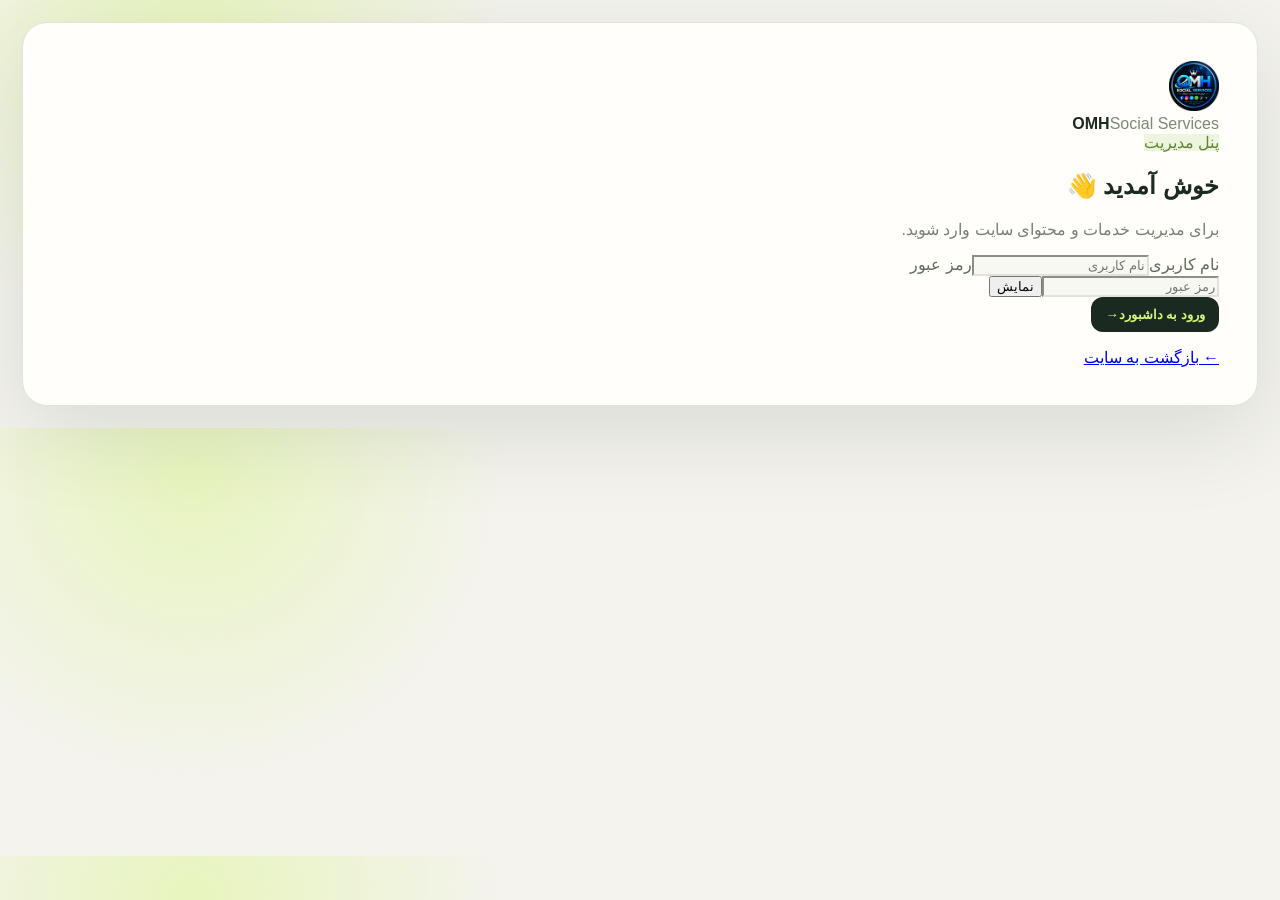
==== commit 275d405a: "Add files via upload" ====
--- a/public/admin/index.html
+++ b/public/admin/index.html
@@ -1 +1 @@
-<!doctype html><html lang="fa" dir="rtl"><head><meta charset="utf-8"><meta name="viewport" content="width=device-width,initial-scale=1"><meta name="theme-color" content="#0f172a"><title>ورود مدیریت | OMH</title><link rel="stylesheet" href="style.css"></head><body class="login-page"><main class="login-shell"><section class="login-card"><div class="login-brand"><img src="../images/omh-logo.svg" alt="OMH"><div><b>OMH</b><span>Social Services</span></div></div><div class="login-heading"><span class="badge">پنل مدیریت</span><h1>خوش آمدید 👋</h1><p>برای مدیریت خدمات و محتوای سایت وارد شوید.</p></div><form id="loginForm"><label>نام کاربری<input id="username" autocomplete="username" required placeholder="نام کاربری"></label><label>رمز عبور<div class="password-wrap"><input id="password" type="password" autocomplete="current-password" required placeholder="رمز عبور"><button id="togglePassword" type="button" aria-label="نمایش رمز">نمایش</button></div></label><button class="primary-btn" type="submit"><span>ورود به داشبورد</span><i>→</i></button><p id="loginError" class="error" aria-live="polite"></p></form><a class="back-link" href="/">← بازگشت به سایت</a></section></main><script>const f=document.getElementById('loginForm'),err=document.getElementById('loginError'),pw=document.getElementById('password');document.getElementById('togglePassword').onclick=()=>{pw.type=pw.type==='password'?'text':'password'};f.onsubmit=async e=>{e.preventDefault();err.textContent='';const btn=f.querySelector('button[type=submit]');btn.disabled=true;try{const r=await fetch('/api/admin/login',{method:'POST',headers:{'Content-Type':'application/json'},credentials:'include',body:JSON.stringify({username:document.getElementById('username').value.trim(),password:pw.value})});const d=await r.json().catch(()=>({}));if(!r.ok)throw new Error(d.error||'ورود ناموفق بود.');location.href='/admin/dashboard';}catch(x){err.textContent=x.message;}finally{btn.disabled=false;}};</script></body></html>
+<!doctype html><html lang="fa" dir="rtl"><head><meta charset="utf-8"><meta name="viewport" content="width=device-width,initial-scale=1"><meta name="theme-color" content="#0f172a"><title>ورود مدیریت | OMH</title><link rel="stylesheet" href="style.css"></head><body class="login-page"><main class="login-shell"><section class="login-card"><div class="login-brand"><img src="../images/omh-logo-circle.png" alt="OMH"><div><b>OMH</b><span>Social Services</span></div></div><div class="login-heading"><span class="badge">پنل مدیریت</span><h1>خوش آمدید 👋</h1><p>برای مدیریت خدمات و محتوای سایت وارد شوید.</p></div><form id="loginForm"><label>نام کاربری<input id="username" autocomplete="username" required placeholder="نام کاربری"></label><label>رمز عبور<div class="password-wrap"><input id="password" type="password" autocomplete="current-password" required placeholder="رمز عبور"><button id="togglePassword" type="button" aria-label="نمایش رمز">نمایش</button></div></label><button class="primary-btn" type="submit"><span>ورود به داشبورد</span><i>→</i></button><p id="loginError" class="error" aria-live="polite"></p></form><a class="back-link" href="/">← بازگشت به سایت</a></section></main><script>const f=document.getElementById('loginForm'),err=document.getElementById('loginError'),pw=document.getElementById('password');document.getElementById('togglePassword').onclick=()=>{pw.type=pw.type==='password'?'text':'password'};f.onsubmit=async e=>{e.preventDefault();err.textContent='';const btn=f.querySelector('button[type=submit]');btn.disabled=true;try{const r=await fetch('/api/admin/login',{method:'POST',headers:{'Content-Type':'application/json'},credentials:'include',body:JSON.stringify({username:document.getElementById('username').value.trim(),password:pw.value})});const d=await r.json().catch(()=>({}));if(!r.ok)throw new Error(d.error||'ورود ناموفق بود.');location.href='/admin/dashboard';}catch(x){err.textContent=x.message;}finally{btn.disabled=false;}};</script></body></html>
--- a/public/admin/style.css
+++ b/public/admin/style.css
@@ -2,3 +2,19 @@
 :root{--bg:#07111f;--surface:#0d1c31;--surface2:#122640;--text:#f5f9ff;--muted:#94a9c2;--line:rgba(157,192,230,.15);--cyan:#25d9ff;--blue:#1477ff;--red:#ff6682;--green:#2ce59a;--shadow:0 24px 70px rgba(0,0,0,.28)}*{box-sizing:border-box}body{margin:0;background:radial-gradient(circle at 10% 0,rgba(37,217,255,.12),transparent 26%),radial-gradient(circle at 90% 15%,rgba(138,92,255,.11),transparent 28%),var(--bg);color:var(--text);font-family:Inter,'Noto Naskh Arabic',sans-serif}.container{width:min(1280px,calc(100% - 30px));margin:auto}.admin-header{position:sticky;top:0;z-index:20;background:rgba(5,15,28,.8);backdrop-filter:blur(18px);border-bottom:1px solid var(--line)}.header-inner{height:76px;display:flex;align-items:center;gap:14px}.admin-brand{display:flex;align-items:center;gap:10px}.admin-brand img{width:50px;height:50px;border-radius:50%;object-fit:cover;border:2px solid rgba(37,217,255,.6)}.admin-brand span{display:grid}.admin-brand small{color:var(--muted);font-size:10px}.header-actions{margin-right:auto;display:flex;align-items:center;gap:8px}.admin-name{padding:8px 11px;border:1px solid var(--line);border-radius:11px;color:var(--muted);font-size:12px}.round-btn,.logout-btn,.mobile-menu{border:1px solid var(--line);background:var(--surface);color:var(--text);border-radius:11px;padding:10px 12px}.logout-btn{color:#ff9aac}.mobile-menu{display:none}.admin-main{padding:38px 0 70px}.page-heading{display:flex;justify-content:space-between;align-items:end;gap:20px;margin-bottom:25px}.eyebrow{color:var(--cyan);font-size:12px;font-weight:800}.page-heading h1{margin:5px 0;font-size:42px}.page-heading p{margin:0;color:var(--muted)}.stats-grid{display:grid;grid-template-columns:repeat(6,1fr);gap:12px;margin-bottom:20px}.stats-grid article{padding:18px;border:1px solid var(--line);background:linear-gradient(145deg,rgba(255,255,255,.06),rgba(255,255,255,.025));border-radius:19px;display:flex;align-items:center;gap:12px;box-shadow:var(--shadow)}.stats-grid article>span{width:43px;height:43px;display:grid;place-items:center;border-radius:14px;background:rgba(37,217,255,.09)}.stats-grid b{display:block;font-size:22px}.stats-grid small{color:var(--muted)}.admin-nav{display:flex;gap:7px;flex-wrap:wrap;margin:18px 0}.admin-nav button{border:1px solid var(--line);background:rgba(255,255,255,.035);color:var(--muted);border-radius:12px;padding:11px 13px;font-weight:700}.admin-nav button.active,.admin-nav button:hover{color:#fff;border-color:rgba(37,217,255,.38);background:rgba(37,217,255,.08)}.admin-section{border:1px solid var(--line);background:rgba(10,25,44,.72);border-radius:24px;padding:22px;box-shadow:var(--shadow)}.section-head{display:flex;justify-content:space-between;align-items:center;gap:20px;margin-bottom:16px}.section-head h2{margin:0}.section-head p{margin:4px 0;color:var(--muted);font-size:12px}.toolbar{display:flex;gap:9px;flex-wrap:wrap;margin-bottom:14px}.toolbar input,.toolbar select,.settings-grid input,.settings-grid textarea{border:1px solid var(--line);background:rgba(255,255,255,.035);color:var(--text);border-radius:11px;padding:10px 12px;outline:none}.toolbar input{min-width:230px}.table-wrap{overflow:auto;border:1px solid var(--line);border-radius:16px}table{width:100%;border-collapse:collapse;min-width:850px}th,td{text-align:right;padding:13px 12px;border-bottom:1px solid var(--line);font-size:12px;vertical-align:middle}th{color:#bcd0e7;background:rgba(255,255,255,.03)}td{color:#d9e6f5}td small{display:block;color:var(--muted);margin-top:4px}.thumb{width:50px;height:50px;object-fit:contain;border-radius:12px;border:1px solid var(--line);background:rgba(255,255,255,.03)}.actions{white-space:nowrap}.actions button{border:1px solid var(--line);background:transparent;color:#dce9f7;border-radius:8px;padding:7px 9px;margin-left:4px}.actions .delete{color:#ff8296}.actions .approve{color:#5ef0b3}.status{display:inline-flex;padding:5px 8px;border-radius:99px;font-size:10px}.status.on{background:rgba(44,229,154,.1);color:#5ef0b3}.status.off{background:rgba(255,102,130,.1);color:#ff91a3}.primary-btn,.primary-small{border:0;background:linear-gradient(135deg,var(--blue),var(--cyan));color:#04111e;font-weight:900;border-radius:11px;padding:10px 14px}.outline-btn,.danger-outline{border:1px solid var(--line);background:transparent;color:var(--text);border-radius:11px;padding:10px 14px}.danger-outline{color:#ff8799}.settings-grid{display:grid;grid-template-columns:1fr 1fr;gap:14px}.settings-grid label{display:grid;gap:7px;color:var(--muted);font-size:12px}.settings-grid .wide{grid-column:1/-1}.settings-grid textarea{min-height:100px;resize:vertical}.upload-panel{border:1px dashed var(--line);border-radius:16px;padding:15px}.upload-panel small{display:block;color:var(--muted);margin-top:4px}.upload-row{display:flex;align-items:center;gap:12px;margin-top:13px;flex-wrap:wrap}.logo-preview{width:85px;height:85px;border-radius:50%;object-fit:cover;border:1px solid var(--line)}.toast{position:fixed;left:20px;bottom:20px;z-index:50;padding:13px 16px;background:#10243d;color:#fff;border:1px solid var(--line);border-radius:13px;opacity:0;transform:translateY(15px);pointer-events:none;transition:.25s}.toast.show{opacity:1;transform:none}.toast.bad{border-color:rgba(255,102,130,.4)}.modal-backdrop{position:fixed;inset:0;background:rgba(0,0,0,.7);backdrop-filter:blur(8px);z-index:60;display:grid;place-items:center;padding:20px}.modal{width:min(720px,100%);max-height:90vh;overflow:auto;background:#0b1a2d;border:1px solid var(--line);border-radius:22px;padding:20px}.modal-title{display:flex;justify-content:space-between;align-items:center;margin-bottom:15px}.modal-title button{border:0;background:transparent;color:#fff;font-size:25px}.modal form{display:grid;grid-template-columns:1fr 1fr;gap:12px}.modal label{display:grid;gap:7px;color:var(--muted);font-size:12px}.modal label.wide,.modal .upload-field,.modal .check{grid-column:1/-1}.modal input,.modal select,.modal textarea{border:1px solid var(--line);background:rgba(255,255,255,.035);color:var(--text);padding:10px;border-radius:10px}.modal textarea{min-height:120px}.modal-actions{grid-column:1/-1;display:flex;justify-content:flex-end;gap:8px;margin-top:8px}.modal-preview{width:90px;height:90px;object-fit:contain;border-radius:15px;border:1px solid var(--line);margin-top:8px}.dark-admin{background:#030912}.section-error{padding:12px;background:rgba(255,102,130,.08);color:#ff9aaa;border:1px solid rgba(255,102,130,.2);border-radius:12px;margin-bottom:15px}
 @media(max-width:1000px){.stats-grid{grid-template-columns:repeat(3,1fr)}}@media(max-width:760px){.container{width:calc(100% - 18px)}.mobile-menu{display:block}.header-actions{display:none}.admin-main{padding-top:25px}.page-heading{display:block}.page-heading h1{font-size:32px}.page-heading .outline-btn{margin-top:12px}.stats-grid{grid-template-columns:1fr 1fr}.admin-nav{display:none;flex-direction:column}.admin-nav.open{display:flex}.admin-nav button{text-align:right}.admin-section{padding:15px}.settings-grid,.modal form{grid-template-columns:1fr}.settings-grid .wide,.modal label.wide,.modal .upload-field,.modal .check,.modal-actions{grid-column:auto}.section-head{align-items:start;flex-direction:column}.toolbar input{width:100%;min-width:0}}
 .admin-nav-pdf{border:1px solid var(--line);background:rgba(255,255,255,.035);color:#ff9aaa;border-radius:12px;padding:11px 13px;font-weight:700}.admin-nav-pdf:hover{background:rgba(255,102,130,.08)}
+
+/* OMH Admin — redesigned control room */
+@import url('https://fonts.googleapis.com/css2?family=Vazirmatn:wght@300;400;500;600;700;800;900&display=swap');
+:root{--bg:#f4f3ee;--surface:#fffefa;--surface2:#f0f1e9;--text:#1b2a20;--muted:#758073;--line:#e0e3d9;--cyan:#d7f77b;--blue:#1b2a20;--red:#c94c61;--green:#4d8127;--shadow:0 15px 45px rgba(31,47,34,.07)}
+body{font-family:'Vazirmatn',Tahoma,sans-serif;background:var(--bg);color:var(--text)}
+.container{width:min(1320px,calc(100% - 36px))}
+.admin-header{background:#1b2a20;border:0;box-shadow:0 8px 24px rgba(20,35,23,.12);padding:12px 0}.admin-header .container{min-height:55px}.admin-brand{color:#f7f8f1}.admin-brand img{width:43px;height:43px;border-radius:13px;object-fit:cover;background:#fff}.admin-brand small{color:#b9c7ad}.admin-name{color:#e4ebdc}.round-btn{background:rgba(255,255,255,.08);color:#e8f2de;border-color:rgba(255,255,255,.15)}.logout-btn{border-radius:11px!important;padding:10px 13px!important;background:rgba(255,255,255,.08)!important;color:#e8f2de!important}
+.admin-main{padding-top:36px}.page-heading{margin-bottom:24px}.eyebrow{color:#6c9137;font-weight:900;letter-spacing:.3px}.page-heading h1{font-size:35px;letter-spacing:-1px;color:#1b2a20}.page-heading p{color:#788174}.outline-btn{background:#fffefa;color:#243326;border-color:#dce1d5;border-radius:12px}.outline-btn:hover{border-color:#9dbd72;background:#f8fbf1}
+.stats-grid{gap:13px}.stats-grid article{background:#fffefa;border:1px solid #e0e3d9;border-radius:18px;box-shadow:none;padding:17px}.stats-grid article>span{background:#edf5df;color:#5e872d;border-radius:13px;font-size:17px}.stats-grid b{font-size:25px;color:#1b2a20}.stats-grid small{color:#788174}
+.admin-nav{gap:8px;margin:22px 0 18px;padding:10px;background:#e9ece3;border:1px solid #dfe3d7;border-radius:17px}.admin-nav button,.admin-nav-pdf{background:transparent;color:#65715f;border:1px solid transparent;border-radius:11px;padding:11px 14px;font-family:inherit;font-size:12px}.admin-nav button.active,.admin-nav button:hover{background:#1b2a20;color:#d7f77b;border-color:#1b2a20}.admin-nav-pdf{display:inline-flex;align-items:center;gap:7px;text-decoration:none}.admin-nav-pdf:hover{background:#fffefa;color:#1b2a20;border-color:#d7ddcf}
+.admin-section{background:#fffefa;border:1px solid #e0e3d9;border-radius:20px;padding:23px;box-shadow:0 8px 28px rgba(31,47,34,.035)}.section-head h2{color:#1b2a20;font-size:20px}.section-head p{color:#879080}.toolbar input,.toolbar select,.settings-grid input,.settings-grid textarea{background:#f8f8f3;color:#243326;border:1px solid #dfe3d8;border-radius:11px;font-family:inherit}.toolbar input:focus,.settings-grid input:focus,.settings-grid textarea:focus{outline:2px solid #d7f77b;border-color:#a8c47e}
+.table-wrap{border-color:#e2e5dd;border-radius:14px}table{min-width:760px}th{background:#f0f2eb;color:#5c6b55}td{color:#334033;border-bottom-color:#eceee8}tr:hover td{background:#fbfcf7}.thumb{background:#f3f5ed;border-color:#e1e5da}.actions button{color:#53644c;border-color:#dfe3d8;border-radius:9px}.actions .delete{color:#c64e60}.actions .approve{color:#4d8127}
+.primary-btn,.primary-small{background:#1b2a20;color:#d7f77b;border-radius:11px;font-family:inherit}.primary-btn:hover,.primary-small:hover{background:#2b412e}.danger-outline{border-color:#edcbd0;color:#bf4b5b;background:#fffafa}
+.status.on{background:#edf7e4;color:#4e8129}.status.off{background:#fff0f1;color:#bd5260}.settings-grid label{color:#66735f}.upload-panel{border-color:#d8dfce;background:#fafbf6}.modal-backdrop{background:rgba(17,30,20,.48)}.modal{background:#fffefa;border-color:#e0e3d9;color:#1b2a20;box-shadow:0 30px 100px rgba(0,0,0,.2)}.modal-title button{color:#1b2a20}.modal label{color:#6b7764}.modal input,.modal select,.modal textarea{background:#f8f8f3;color:#243326;border-color:#dfe3d8;font-family:inherit}.toast{background:#1b2a20;color:#f6f8ef;border-color:#3a4f37}.section-error{background:#fff0f1;color:#bd5260;border-color:#f2cbd1}
+.login-page{background:radial-gradient(circle at 15% 10%,rgba(215,247,123,.42),transparent 27%),#f4f3ee}.login-shell{padding:22px}.login-card{background:#fffefa;border:1px solid #e0e3d9;border-radius:25px;box-shadow:0 25px 90px rgba(31,47,34,.12);padding:38px}.login-brand img{width:50px;height:50px;border-radius:14px;object-fit:cover}.login-brand b{color:#1b2a20}.login-brand span{color:#7c8873}.login-heading .badge{background:#edf5df;color:#608631}.login-heading h1{color:#1b2a20}.login-heading p{color:#788174}.login-card label{color:#5f6c59}.login-card input{background:#f8f8f3;border-color:#dfe3d8;color:#1b2a20}.login-card input:focus{border-color:#9fc46a;box-shadow:0 0 0 4px rgba(215,247,123,.28)}.login-card button[type=submit]{background:#1b2a20;color:#d7f77b;border-radius:12px}
+@media(max-width:760px){.admin-main{padding-top:24px}.page-heading h1{font-size:29px}.admin-section{padding:15px}.admin-nav{background:transparent;border:0;padding:0}.stats-grid article{padding:13px}.login-card{padding:26px 20px}}
